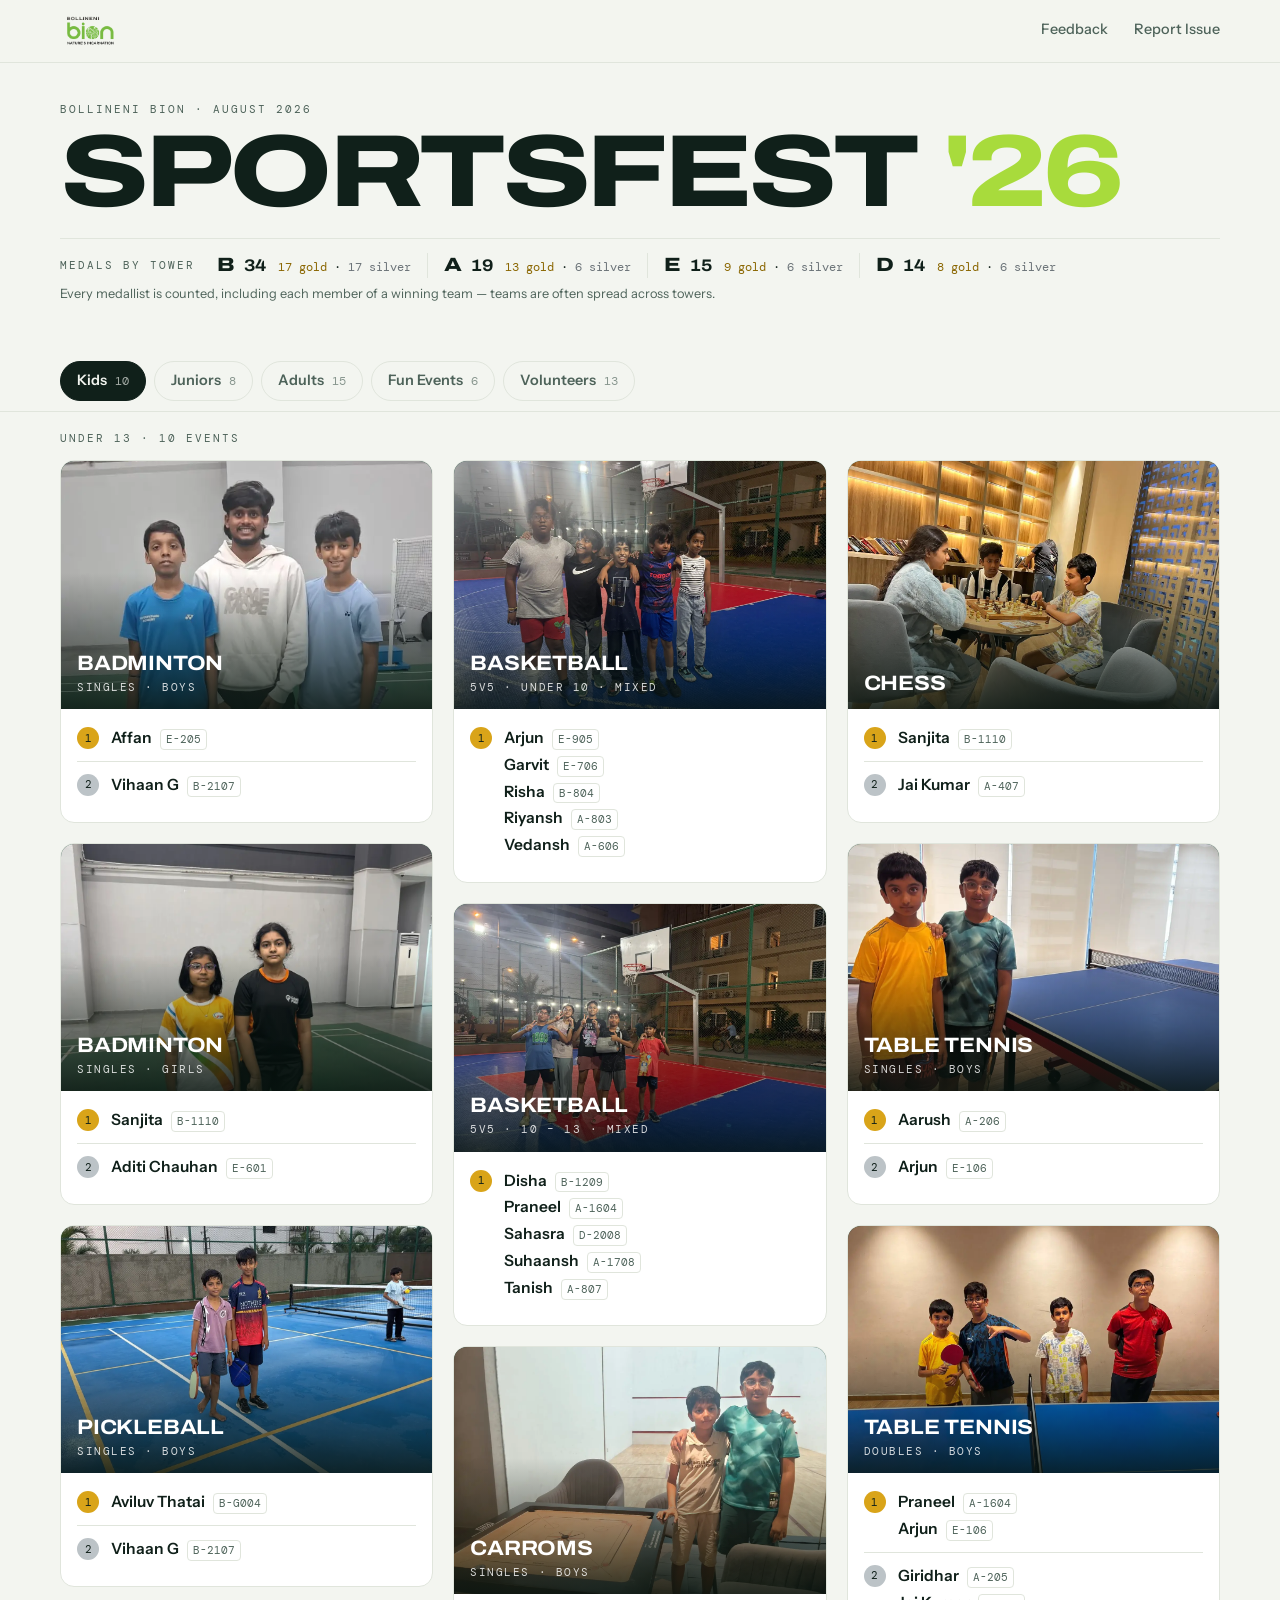
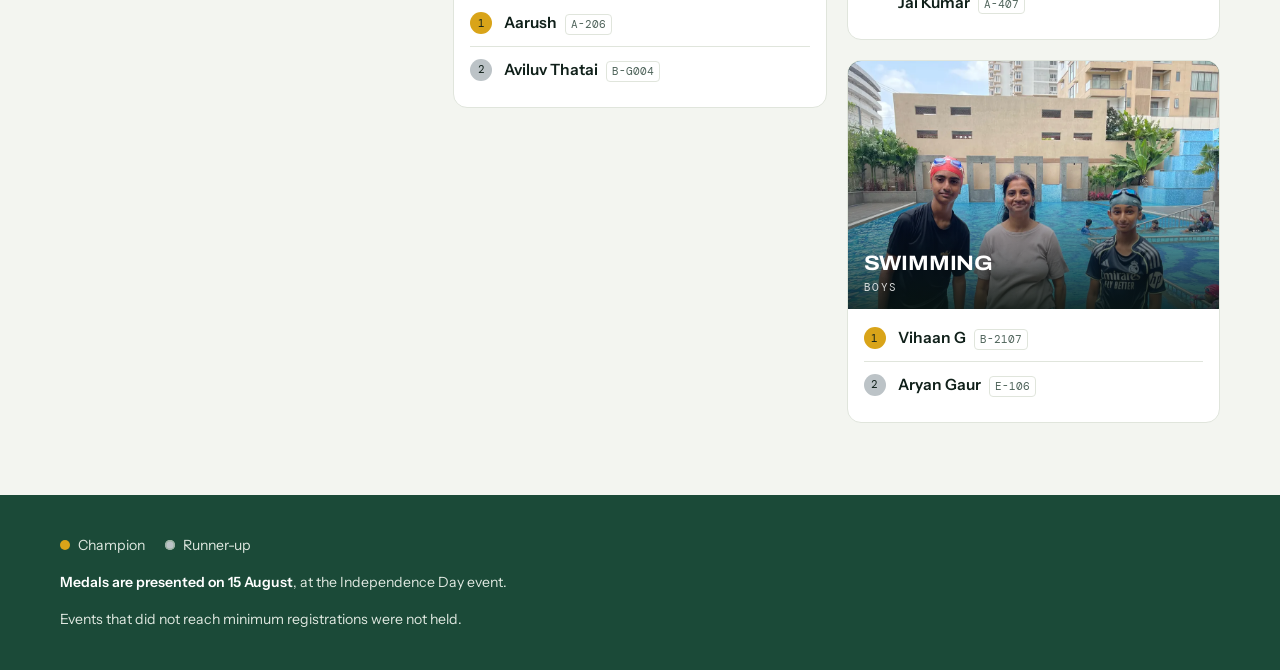
==== index.html @ 4f1690d3 "Fold volunteers into a tab, add Tennikoit and fun-event timings Volunteers move out of their own pag" ====
<!DOCTYPE html>
<html lang="en">
<head>
  <meta charset="UTF-8">
  <meta name="viewport" content="width=device-width, initial-scale=1.0">
  <title>BION SportsFest '26 · Results</title>
  <meta name="description" content="Champions and runners-up from every event at Bollineni Bion SportsFest '26.">
  <link rel="icon" href="bion-favicon.png">

  <!-- Open Graph / social sharing -->
  <meta property="og:type" content="website">
  <meta property="og:site_name" content="BION SportsFest '26">
  <meta property="og:title" content="BION SportsFest '26 · Results">
  <meta property="og:description" content="Champions and runners-up from every event at Bollineni Bion SportsFest '26.">
  <meta property="og:image" content="https://bion-community.pages.dev/og-image.png">
  <meta property="og:image:width" content="1200">
  <meta property="og:image:height" content="630">
  <meta property="og:url" content="https://bion-community.pages.dev/">
  <meta name="twitter:card" content="summary_large_image">
  <meta name="twitter:title" content="BION SportsFest '26 · Results">
  <meta name="twitter:description" content="Champions and runners-up from every event at Bollineni Bion SportsFest '26.">
  <meta name="twitter:image" content="https://bion-community.pages.dev/og-image.png">

  <link rel="preconnect" href="https://fonts.googleapis.com">
  <link rel="preconnect" href="https://fonts.gstatic.com" crossorigin>
  <link rel="stylesheet" href="https://fonts.googleapis.com/css2?family=Archivo:wdth,wght@75..125,400..800&family=DM+Mono:wght@400;500&family=Instrument+Sans:wght@400;500;600&display=swap">
  <link rel="stylesheet" href="css/sportsfest.css">
</head>
<body>

  <header class="masthead">
    <div class="wrap">
      <a href="index.html" aria-label="Bollineni Bion, home"><img src="bion-logo.png" alt="Bollineni Bion"></a>
      <!-- Home, Past Events and Volunteers stay out of the nav — the logo is
           the way home, volunteers are a tab. -->
      <nav>
        <a href="https://tally.so/r/XxAorO" target="_blank" rel="noopener">Feedback</a>
        <a href="https://wa.me/917259509827?text=Hi%2C%20I%27d%20like%20to%20report%20an%20issue%20with%20the%20SportsFest%20%2726%20site." target="_blank" rel="noopener">Report Issue</a>
      </nav>
    </div>
  </header>

  <main>
    <section class="hero wrap">
      <p class="eyebrow">Bollineni Bion · August 2026</p>
      <h1>SportsFest <i>'26</i></h1>
      <div class="tally" id="tally"></div>
    </section>

    <nav class="tabs" aria-label="Age categories">
      <div class="wrap" id="tabs" role="tablist"></div>
    </nav>

    <div class="wrap">
      <div class="panel-head" id="panel-head"></div>
      <div class="grid" id="grid" role="tabpanel"></div>
    </div>
  </main>

  <footer class="foot">
    <div class="wrap">
      <p class="legend">
        <span><i class="pip"></i> Champion</span>
        <span><i class="pip silver"></i> Runner-up</span>
      </p>
      <p><strong>Medals are presented on 15 August</strong>, at the Independence Day event.</p>
      <p>Events that did not reach minimum registrations were not held.</p>
    </div>
  </footer>

  <script src="js/sportsfest.js"></script>
</body>
</html>
---- css/sportsfest.css ----
/* ===== BION SportsFest '26 =====
   Palette taken from the venue: court green, chalk line, BION lime.
   The medal dot is the one repeated mark — tally, results, legend. */

:root {
  --ink: #10201a;
  --ink-2: #4e635a;
  --paper: #f3f5f0;
  --card: #ffffff;
  --court: #1b4a38;
  --lime: #a8db3c;
  --line: #e0e5dc;

  /* Lime is the brand accent only. Medals are metal. */
  --gold: #d9a419;
  --gold-ink: #8a6600;
  --silver: #bcc3c7;
  --silver-ink: #6b7378;

  --display: 'Archivo', system-ui, sans-serif;
  --body: 'Instrument Sans', system-ui, sans-serif;
  --mono: 'DM Mono', ui-monospace, monospace;

  --wrap: 1200px;
  --radius: 14px;
}

* { box-sizing: border-box; margin: 0; padding: 0; }

html { scroll-behavior: smooth; }

body {
  background: var(--paper);
  color: var(--ink);
  font-family: var(--body);
  line-height: 1.5;
  -webkit-font-smoothing: antialiased;
  min-height: 100dvh;
  display: flex;
  flex-direction: column;
}

main { flex: 1; }

a { color: inherit; }

:focus-visible {
  outline: 2px solid var(--court);
  outline-offset: 3px;
  border-radius: 4px;
}

.wrap {
  max-width: var(--wrap);
  margin: 0 auto;
  padding: 0 20px;
}

.eyebrow {
  font-family: var(--mono);
  font-size: 0.7rem;
  letter-spacing: 0.18em;
  text-transform: uppercase;
  color: var(--ink-2);
}

/* ===== Masthead ===== */
.masthead {
  position: sticky;
  top: 0;
  z-index: 50;
  background: rgba(243, 245, 240, 0.88);
  backdrop-filter: saturate(1.4) blur(10px);
  border-bottom: 1px solid var(--line);
}

.masthead .wrap {
  display: flex;
  align-items: center;
  gap: 24px;
  height: 62px;
}

.masthead img { height: 30px; width: auto; display: block; }

.masthead nav {
  margin-left: auto;
  display: flex;
  gap: 26px;
  font-size: 0.9rem;
  font-weight: 500;
}

.masthead nav a {
  text-decoration: none;
  color: var(--ink-2);
  padding: 4px 0;
  border-bottom: 2px solid transparent;
}

.masthead nav a:hover { color: var(--ink); }
.masthead nav a[aria-current='page'] {
  color: var(--ink);
  border-bottom-color: var(--lime);
}

/* ===== Hero ===== */
/* Longhand only — .hero is also a .wrap, and shorthand would wipe its side padding. */
.hero { padding-top: 38px; padding-bottom: 24px; }

.hero h1 {
  font-family: var(--display);
  font-variation-settings: 'wdth' 125, 'wght' 800;
  font-size: clamp(2.4rem, 8.5vw, 6.4rem);
  line-height: 0.86;
  letter-spacing: -0.04em;
  text-transform: uppercase;
  margin: 10px 0 0;
}

.hero h1 i { font-style: normal; color: var(--lime); }

.hero .lede {
  margin-top: 12px;
  max-width: 52ch;
  font-size: 1rem;
  color: var(--ink-2);
}

/* ===== Medals by tower — one row, no pile of pips ===== */
.tally {
  margin-top: 22px;
  border-top: 1px solid var(--line);
  padding-top: 14px;
  display: flex;
  align-items: center;
  gap: 8px 22px;
  flex-wrap: wrap;
}

.tally-rows { display: flex; flex-wrap: wrap; }

.tally-row {
  display: flex;
  align-items: baseline;
  gap: 9px;
  padding: 2px 16px;
  border-left: 1px solid var(--line);
}

.tally-row:first-child { border-left: 0; padding-left: 0; }

.tower {
  font-family: var(--display);
  font-variation-settings: 'wdth' 125, 'wght' 800;
  font-size: 1.2rem;
  line-height: 1;
}

.tally-total {
  font-family: var(--display);
  font-variation-settings: 'wdth' 112, 'wght' 700;
  font-size: 1.05rem;
  line-height: 1;
}

/* .tally is a flex row — full basis puts the note on its own line below. */
.tally-note {
  flex-basis: 100%;
  margin-top: -2px;
  font-size: 0.8rem;
  color: var(--ink-2);
}

.tally-count { font-family: var(--mono); font-size: 0.75rem; white-space: nowrap; margin-left: 3px; }
.tally-count .g { color: var(--gold-ink); }
.tally-count .s { color: var(--silver-ink); }

.pip { width: 10px; height: 10px; border-radius: 50%; background: var(--gold); }
.pip.silver { background: var(--silver); }

/* ===== Tabs ===== */
.tabs {
  position: sticky;
  top: 62px;
  z-index: 40;
  background: var(--paper);
  border-bottom: 1px solid var(--line);
  margin-top: 24px;
}

.tabs .wrap {
  display: flex;
  gap: 8px;
  overflow-x: auto;
  scrollbar-width: none;
  padding-top: 10px;
  padding-bottom: 10px;
}

.tabs .wrap::-webkit-scrollbar { display: none; }

.tab {
  flex: none;
  display: inline-flex;
  align-items: baseline;
  gap: 8px;
  border: 1px solid var(--line);
  background: transparent;
  border-radius: 999px;
  padding: 8px 16px;
  font: inherit;
  font-weight: 600;
  font-size: 0.9rem;
  color: var(--ink-2);
  cursor: pointer;
  transition: background 0.15s, color 0.15s, border-color 0.15s;
}

.tab:hover { border-color: var(--ink-2); color: var(--ink); }

.tab[aria-selected='true'] {
  background: var(--ink);
  border-color: var(--ink);
  color: var(--paper);
}

.tab b {
  font-family: var(--mono);
  font-weight: 400;
  font-size: 0.72rem;
  opacity: 0.65;
}

/* ===== Panel ===== */
.panel-head { padding: 18px 0 14px; }
.panel-note { margin-top: 10px; max-width: 64ch; color: var(--ink-2); font-size: 0.92rem; }

/* When / where for a category that has not been played yet. */
.fixture {
  display: grid;
  grid-template-columns: repeat(auto-fit, minmax(210px, 1fr));
  gap: 10px;
  margin-top: 12px;
}

.fixture > div {
  display: flex;
  align-items: center;
  gap: 11px;
  padding: 12px 16px;
  background: var(--card);
  border: 1px solid var(--line);
  border-radius: 10px;
}

.fixture svg { width: 19px; height: 19px; flex: none; color: var(--court); }

.fixture .k {
  font-family: var(--mono);
  font-size: 0.62rem;
  letter-spacing: 0.16em;
  text-transform: uppercase;
  color: var(--ink-2);
}

.fixture .v { font-weight: 600; font-size: 0.95rem; line-height: 1.3; }

/* Cards vary in height (team events list five names, some have no photo yet),
   so columns rather than grid rows — no holes to fill. */
.grid {
  columns: 3 295px;
  column-gap: 20px;
  padding-bottom: 72px;
}

/* ===== Event card ===== */
.card {
  background: var(--card);
  border: 1px solid var(--line);
  border-radius: var(--radius);
  overflow: hidden;
  break-inside: avoid;
  margin-bottom: 20px;
  transition: transform 0.2s, box-shadow 0.2s;
}

.card:hover {
  transform: translateY(-3px);
  box-shadow: 0 10px 30px rgba(16, 32, 26, 0.1);
}

.plate {
  position: relative;
  background: var(--court);
  overflow: hidden;
  color: #fff;
}

/* Photos are a mix of 16:9, 4:3 and portrait. 3:2 crops all three least,
   and the crop is biased upward because faces sit above centre. */
.plate--photo { aspect-ratio: 3 / 2; }

.plate img {
  width: 100%;
  height: 100%;
  object-fit: cover;
  object-position: 50% 30%;
  display: block;
  transition: transform 0.5s ease;
}

.card:hover .plate img { transform: scale(1.04); }

.plate--photo::after {
  content: '';
  position: absolute;
  inset: 45% 0 0;
  background: linear-gradient(180deg, transparent, rgba(8, 20, 15, 0.85));
  pointer-events: none;
}

/* Events still waiting on a photo get a plain court-green band, not a gap. */
.plate--blank { padding: 26px 16px 18px; }

.plate--photo .plate-label {
  position: absolute;
  left: 16px;
  right: 16px;
  bottom: 14px;
  z-index: 1;
}

.plate-label h3 {
  font-family: var(--display);
  font-variation-settings: 'wdth' 112, 'wght' 700;
  font-size: 1.3rem;
  line-height: 1.1;
  text-transform: uppercase;
  letter-spacing: -0.01em;
}

.plate-label p {
  font-family: var(--mono);
  font-size: 0.68rem;
  letter-spacing: 0.14em;
  text-transform: uppercase;
  opacity: 0.82;
  margin-top: 4px;
}

/* Fun events run in slots, so each card carries its own hour. */
.plate-label .when { color: var(--lime); opacity: 1; }

.results { list-style: none; padding: 6px 16px 14px; }

.result {
  display: grid;
  grid-template-columns: 22px 1fr;
  gap: 12px;
  padding: 11px 0;
  align-items: start;
}

.result + .result { border-top: 1px solid var(--line); }

.medal {
  width: 22px;
  height: 22px;
  border-radius: 50%;
  display: grid;
  place-items: center;
  font-family: var(--mono);
  font-size: 0.7rem;
  background: var(--gold);
  color: var(--ink);
  margin-top: 1px;
}

.medal.silver { background: var(--silver); }

.player {
  display: flex;
  align-items: baseline;
  gap: 8px;
  flex-wrap: wrap;
}

.player + .player { margin-top: 3px; }

.player span { font-weight: 600; font-size: 0.97rem; }

.flat {
  font-style: normal;
  font-family: var(--mono);
  font-size: 0.7rem;
  color: var(--ink-2);
  border: 1px solid var(--line);
  border-radius: 4px;
  padding: 1px 5px;
}

/* ===== Past events ===== */
.past-list { display: grid; gap: 16px; padding-bottom: 72px; max-width: 640px; }

.past-item {
  display: block;
  text-decoration: none;
  background: var(--card);
  border: 1px solid var(--line);
  border-radius: var(--radius);
  padding: 24px;
  transition: transform 0.2s, box-shadow 0.2s, border-color 0.2s;
}

.past-item:hover {
  transform: translateY(-3px);
  border-color: var(--ink-2);
  box-shadow: 0 10px 30px rgba(16, 32, 26, 0.1);
}

.past-item h3 {
  font-family: var(--display);
  font-variation-settings: 'wdth' 118, 'wght' 700;
  font-size: 1.5rem;
  text-transform: uppercase;
  letter-spacing: -0.02em;
  margin: 10px 0 6px;
}

.past-item p { color: var(--ink-2); font-size: 0.95rem; }

.past-item .go {
  display: inline-block;
  margin-top: 14px;
  font-weight: 600;
  font-size: 0.9rem;
  border-bottom: 2px solid var(--lime);
  padding-bottom: 2px;
}

/* ===== Volunteers ===== */
.vol-section { padding-bottom: 34px; }
.vol-section:last-child { padding-bottom: 72px; }

.vol-grid {
  display: grid;
  grid-template-columns: repeat(auto-fill, minmax(280px, 1fr));
  gap: 14px;
  margin-top: 12px;
  padding-bottom: 72px;
}

.vol {
  display: flex;
  align-items: center;
  gap: 14px;
  background: var(--card);
  border: 1px solid var(--line);
  border-radius: var(--radius);
  padding: 16px 18px;
}

/* The two planners carry the whole fest — a lime edge, not a bigger card. */
.vol--lead { border-left: 3px solid var(--lime); }

.avatar {
  flex: none;
  width: 44px;
  height: 44px;
  border-radius: 50%;
  display: grid;
  place-items: center;
  background: var(--court);
  color: #fff;
  font-family: var(--mono);
  font-size: 0.8rem;
  letter-spacing: 0.04em;
}

img.avatar { object-fit: cover; }

.vol h3 {
  font-size: 1rem;
  font-weight: 600;
  display: flex;
  align-items: baseline;
  gap: 8px;
  flex-wrap: wrap;
}

.vol-sports { display: flex; gap: 6px; flex-wrap: wrap; margin-top: 7px; }

.chip {
  font-family: var(--mono);
  font-size: 0.66rem;
  letter-spacing: 0.1em;
  text-transform: uppercase;
  color: var(--ink-2);
  background: var(--paper);
  border: 1px solid var(--line);
  border-radius: 999px;
  padding: 3px 9px;
}

/* ===== Footer ===== */
.foot {
  background: var(--court);
  color: #dfe8e0;
  padding: 40px 0;
  font-size: 0.88rem;
}

.foot .wrap { display: grid; gap: 16px; }
.foot strong { color: #fff; font-weight: 600; }

.legend { display: flex; gap: 20px; flex-wrap: wrap; align-items: center; }
.legend span { display: inline-flex; align-items: center; gap: 8px; }
.legend .pip.silver { box-shadow: inset 0 0 0 1.5px #9db3a4; }

/* ===== Motion ===== */
@keyframes rise {
  from { opacity: 0; transform: translateY(14px); }
  to { opacity: 1; transform: none; }
}

.card, .past-item { animation: rise 0.5s cubic-bezier(0.2, 0.7, 0.3, 1) backwards; }

@media (prefers-reduced-motion: reduce) {
  html { scroll-behavior: auto; }
  *, *::before, *::after {
    animation-duration: 0.001ms !important;
    animation-delay: 0ms !important;
    transition-duration: 0.001ms !important;
  }
}

@media (max-width: 560px) {
  .masthead .wrap { gap: 12px; }
  .masthead nav { gap: 16px; font-size: 0.85rem; }
  .hero { padding-top: 28px; padding-bottom: 20px; }
  /* SPORTSFEST cannot break, so drop the width axis rather than overflow. */
  .hero h1 { font-size: clamp(2.4rem, 13vw, 4rem); font-variation-settings: 'wdth' 100, 'wght' 800; }
  /* Four towers wrap raggedly in a flex row. Grid to 2x2, dropping to one
     column below ~380px where two cells no longer fit. */
  .tally-rows {
    display: grid;
    grid-template-columns: repeat(auto-fit, minmax(210px, 1fr));
    gap: 8px 14px;
    width: 100%;
  }
  .tally-row { padding: 0; border-left: 0; }
}
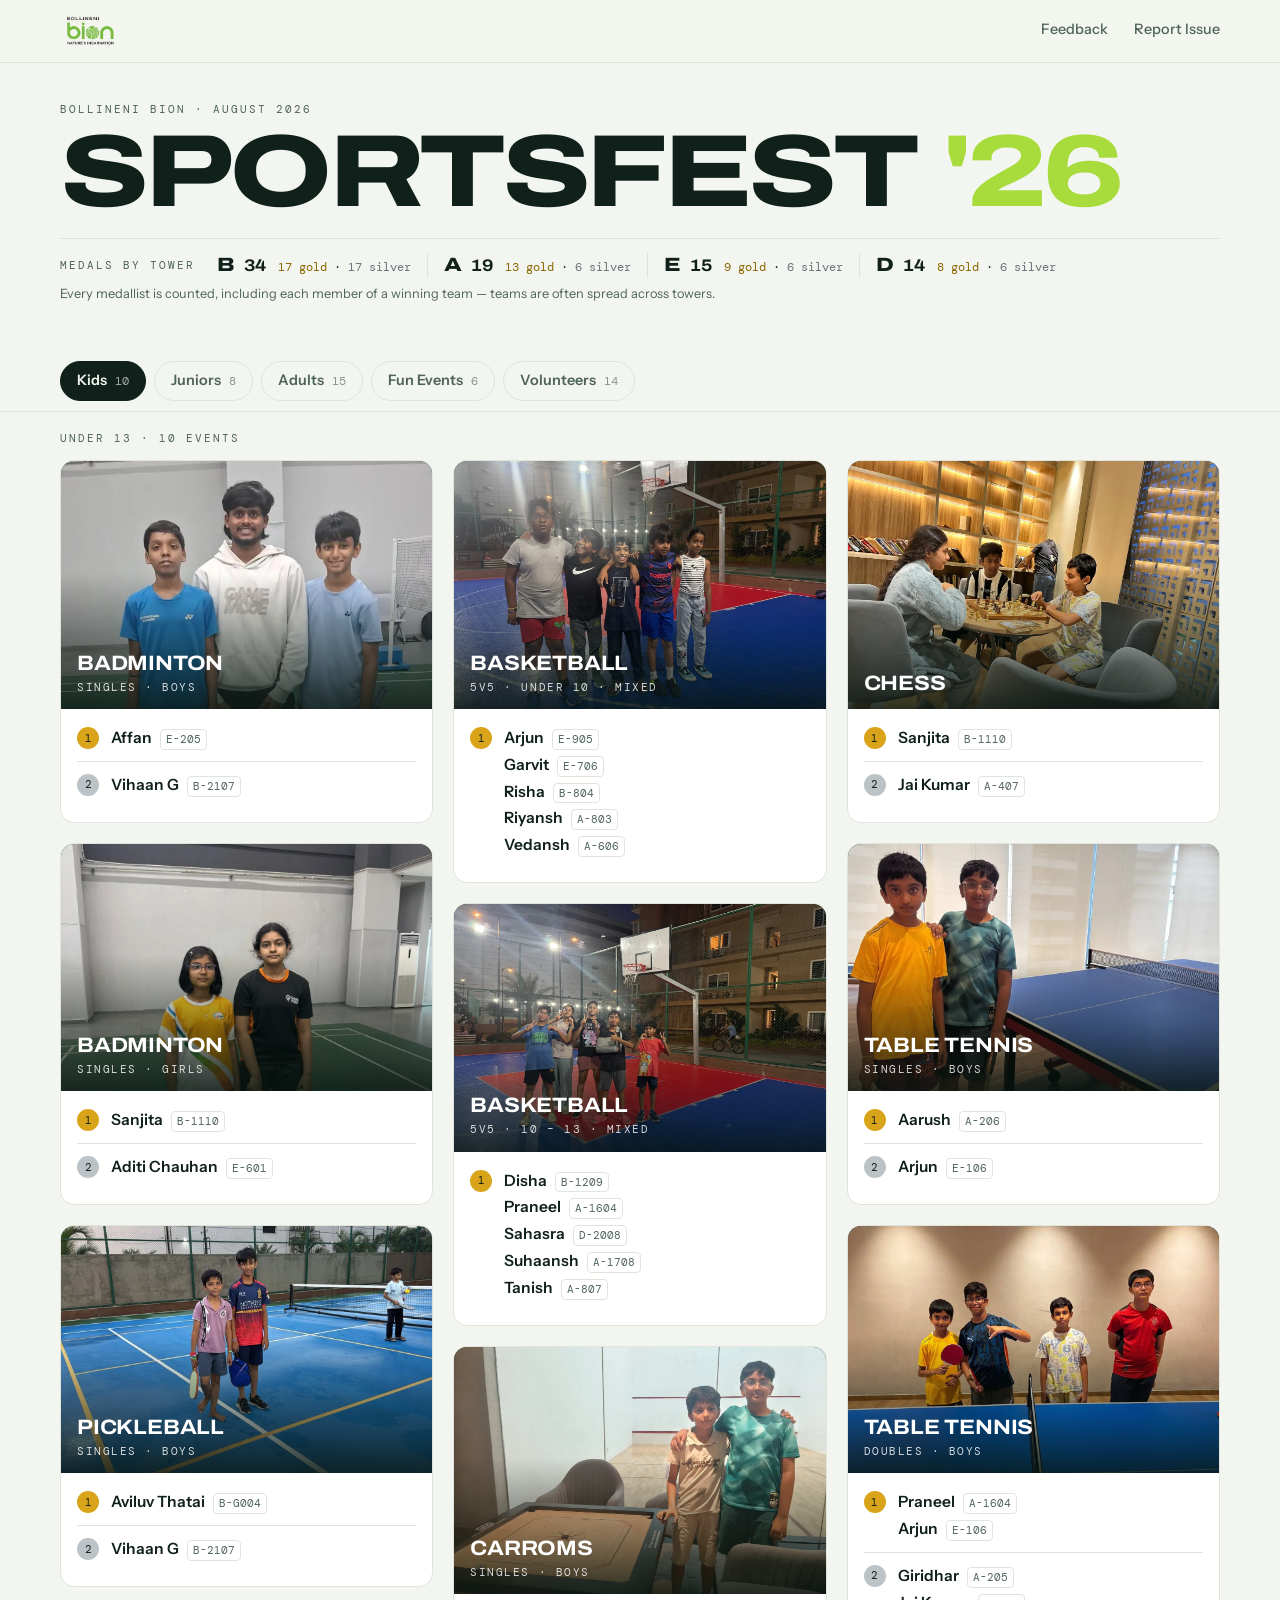
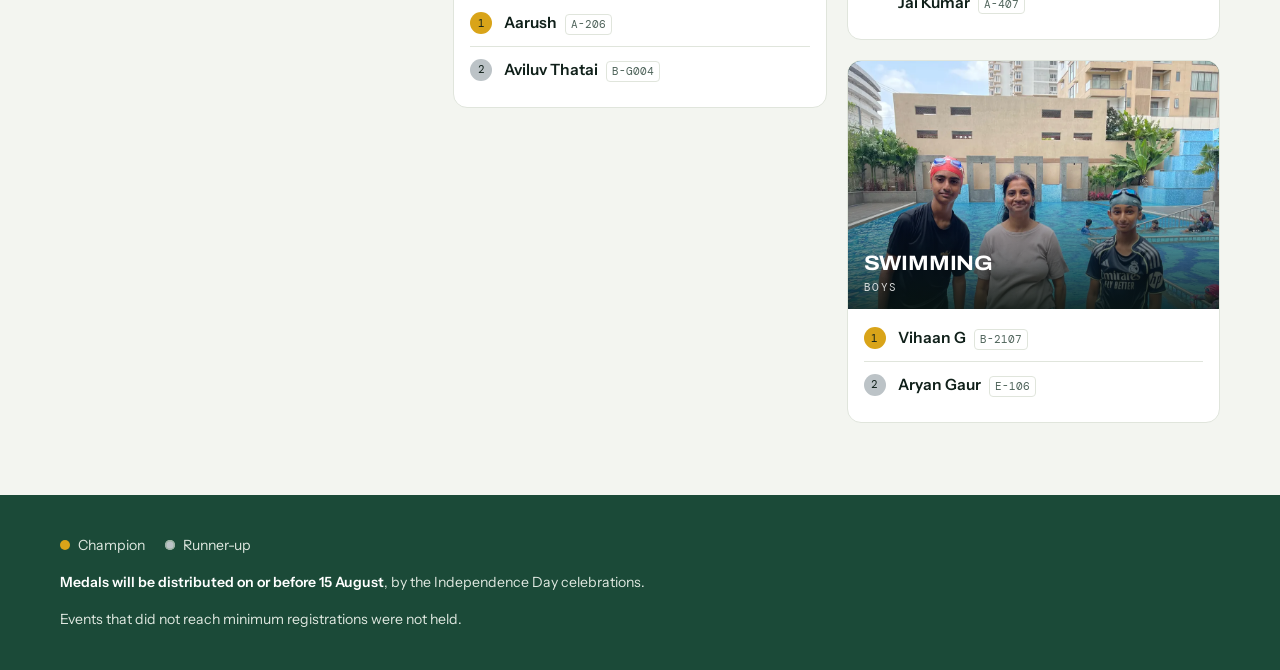
==== commit 29f446ab: "Add Jashwanth and Saagarika photos, refresh Ramyadeepthi's Saagarika's entry had a photo path promis" ====
--- a/index.html
+++ b/index.html
@@ -63,7 +63,7 @@
         <span><i class="pip"></i> Champion</span>
         <span><i class="pip silver"></i> Runner-up</span>
       </p>
-      <p><strong>Medals are presented on 15 August</strong>, at the Independence Day event.</p>
+      <p><strong>Medals will be distributed on or before 15 August</strong>, by the Independence Day celebrations.</p>
       <p>Events that did not reach minimum registrations were not held.</p>
     </div>
   </footer>
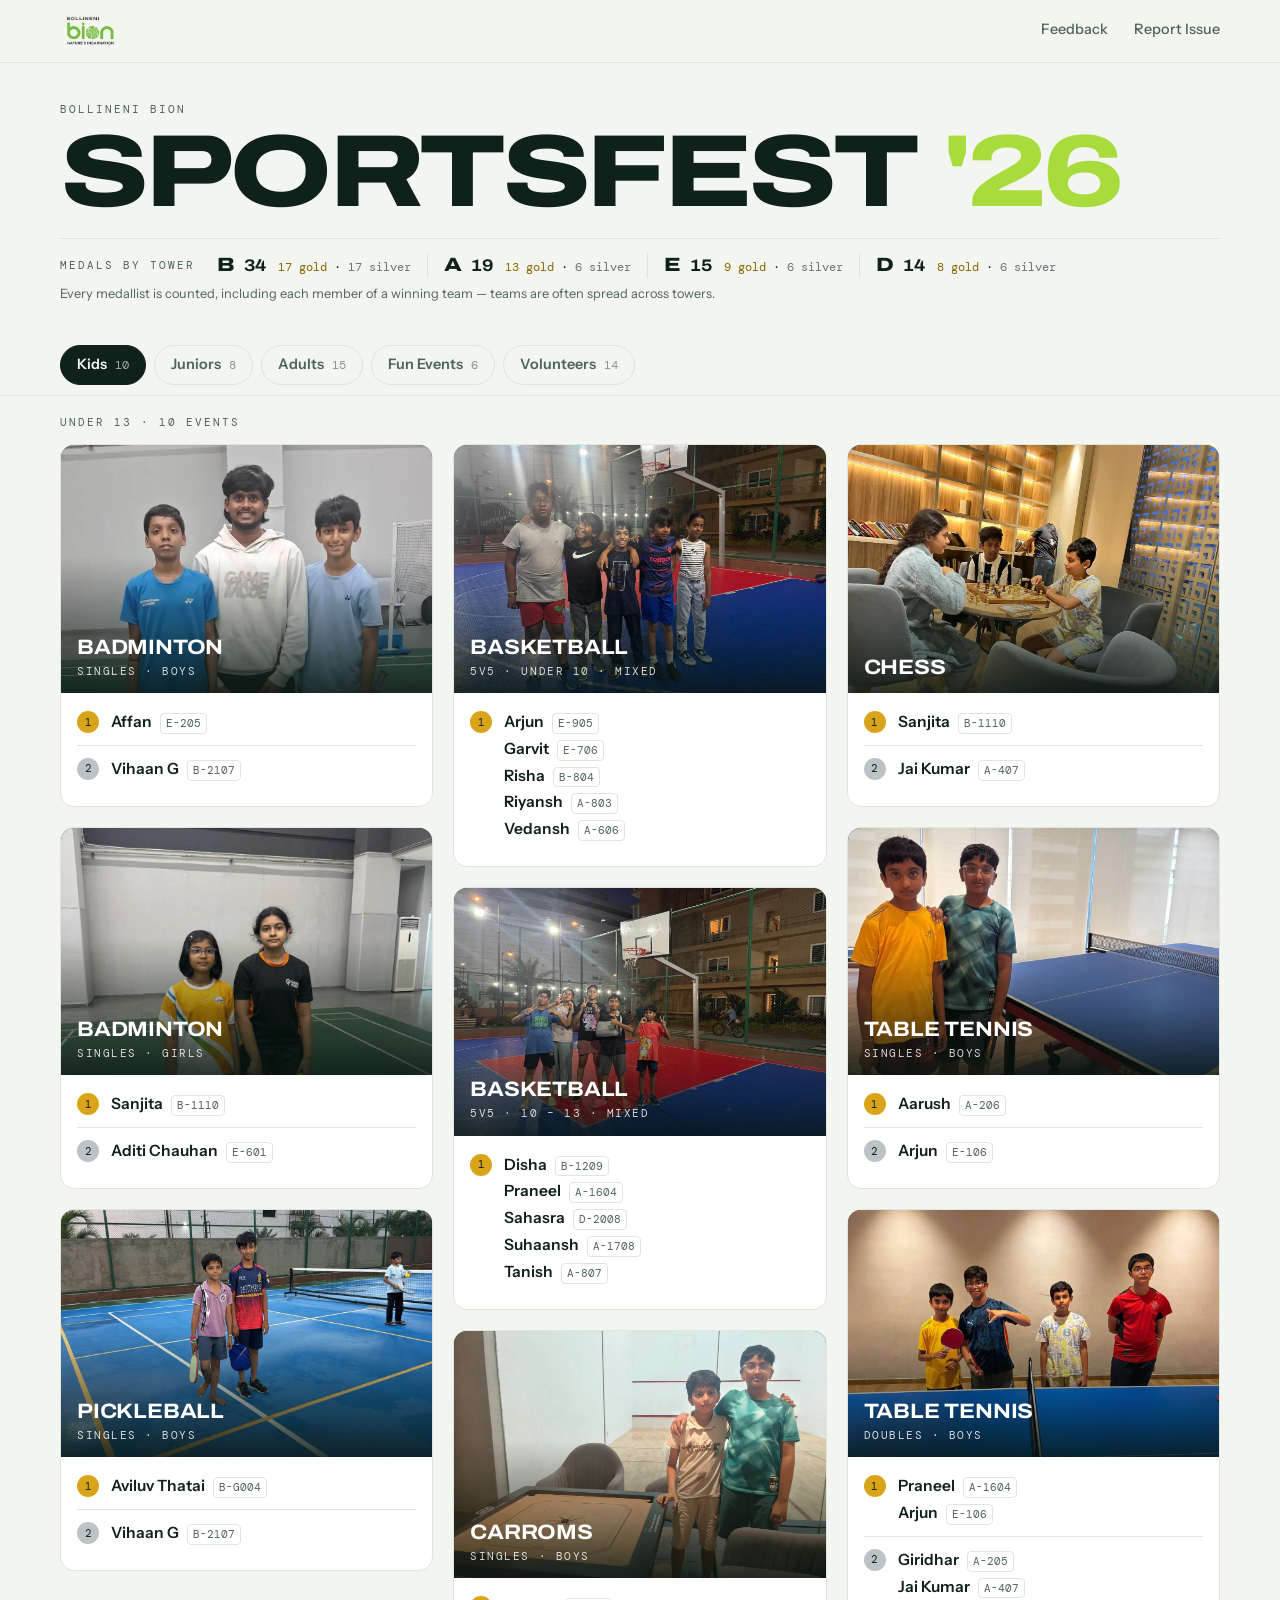
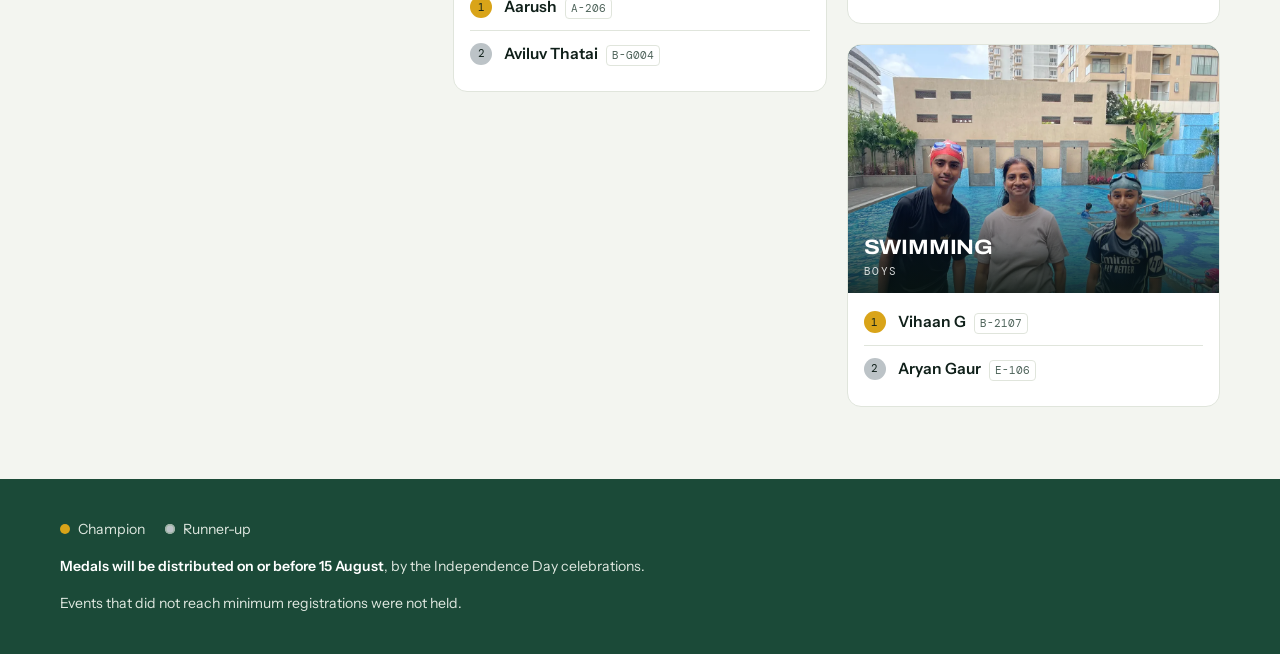
==== commit 0661a8e8: "Tighten hero: 8px tabs margin, drop date from eyebrow Co-Authored-By: Claude Opus 5 (1M context) <no" ====
--- a/index.html
+++ b/index.html
@@ -3,21 +3,21 @@
 <head>
   <meta charset="UTF-8">
   <meta name="viewport" content="width=device-width, initial-scale=1.0">
-  <title>BION SportsFest '26 · Results</title>
+  <title>BION SportsFest '26</title>
   <meta name="description" content="Champions and runners-up from every event at Bollineni Bion SportsFest '26.">
   <link rel="icon" href="bion-favicon.png">
 
   <!-- Open Graph / social sharing -->
   <meta property="og:type" content="website">
   <meta property="og:site_name" content="BION SportsFest '26">
-  <meta property="og:title" content="BION SportsFest '26 · Results">
+  <meta property="og:title" content="BION SportsFest '26">
   <meta property="og:description" content="Champions and runners-up from every event at Bollineni Bion SportsFest '26.">
   <meta property="og:image" content="https://bion-community.pages.dev/og-image.png">
   <meta property="og:image:width" content="1200">
   <meta property="og:image:height" content="630">
   <meta property="og:url" content="https://bion-community.pages.dev/">
   <meta name="twitter:card" content="summary_large_image">
-  <meta name="twitter:title" content="BION SportsFest '26 · Results">
+  <meta name="twitter:title" content="BION SportsFest '26">
   <meta name="twitter:description" content="Champions and runners-up from every event at Bollineni Bion SportsFest '26.">
   <meta name="twitter:image" content="https://bion-community.pages.dev/og-image.png">
 
@@ -42,7 +42,7 @@
 
   <main>
     <section class="hero wrap">
-      <p class="eyebrow">Bollineni Bion · August 2026</p>
+      <p class="eyebrow">Bollineni Bion</p>
       <h1>SportsFest <i>'26</i></h1>
       <div class="tally" id="tally"></div>
     </section>
--- a/css/sportsfest.css
+++ b/css/sportsfest.css
@@ -186,7 +186,7 @@
   z-index: 40;
   background: var(--paper);
   border-bottom: 1px solid var(--line);
-  margin-top: 24px;
+  margin-top: 8px;
 }
 
 .tabs .wrap {
@@ -539,8 +539,13 @@
   .masthead .wrap { gap: 12px; }
   .masthead nav { gap: 16px; font-size: 0.85rem; }
   .hero { padding-top: 28px; padding-bottom: 20px; }
-  /* SPORTSFEST cannot break, so drop the width axis rather than overflow. */
-  .hero h1 { font-size: clamp(2.4rem, 13vw, 4rem); font-variation-settings: 'wdth' 100, 'wght' 800; }
+  /* One line, always: drop the width axis and size off the viewport so
+     SPORTSFEST '26 fits down to a 320px screen. */
+  .hero h1 {
+    font-size: clamp(1.9rem, 10.5vw, 4rem);
+    font-variation-settings: 'wdth' 100, 'wght' 800;
+    white-space: nowrap;
+  }
   /* Four towers wrap raggedly in a flex row. Grid to 2x2, dropping to one
      column below ~380px where two cells no longer fit. */
   .tally-rows {
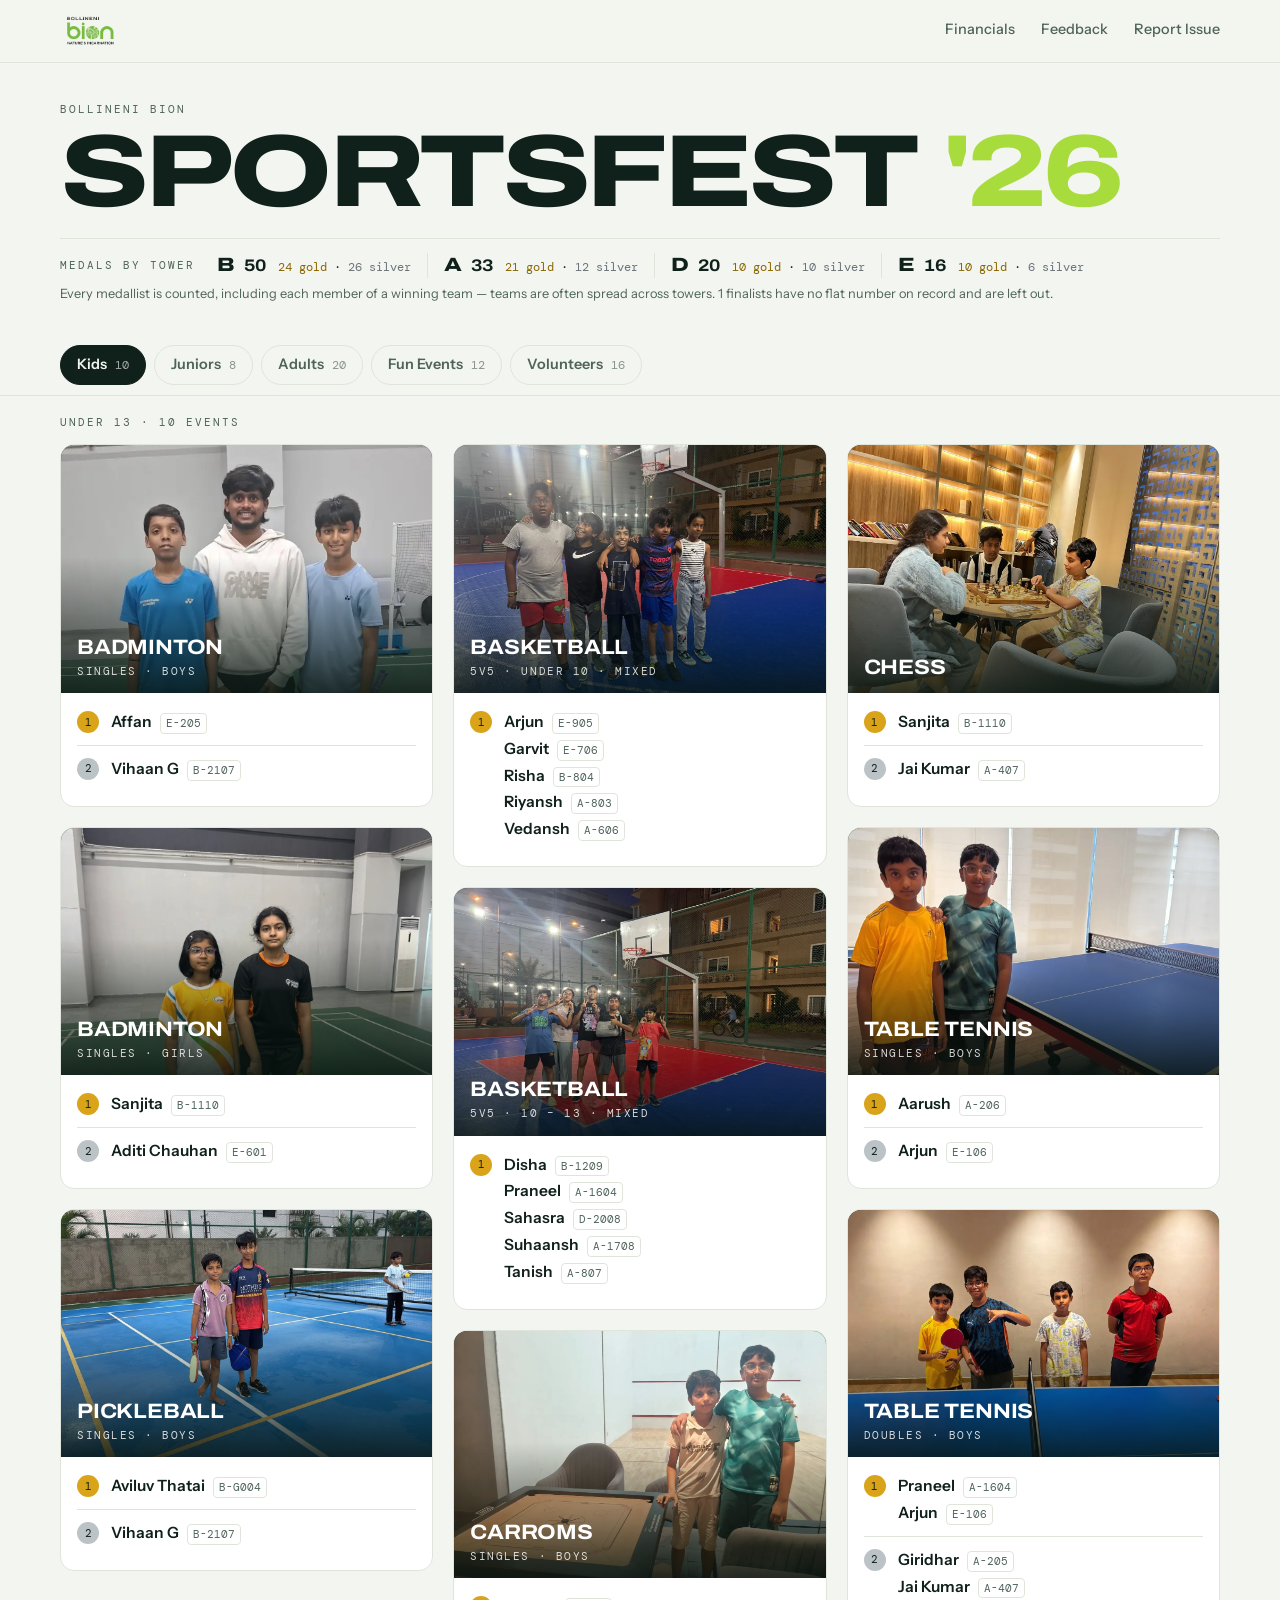
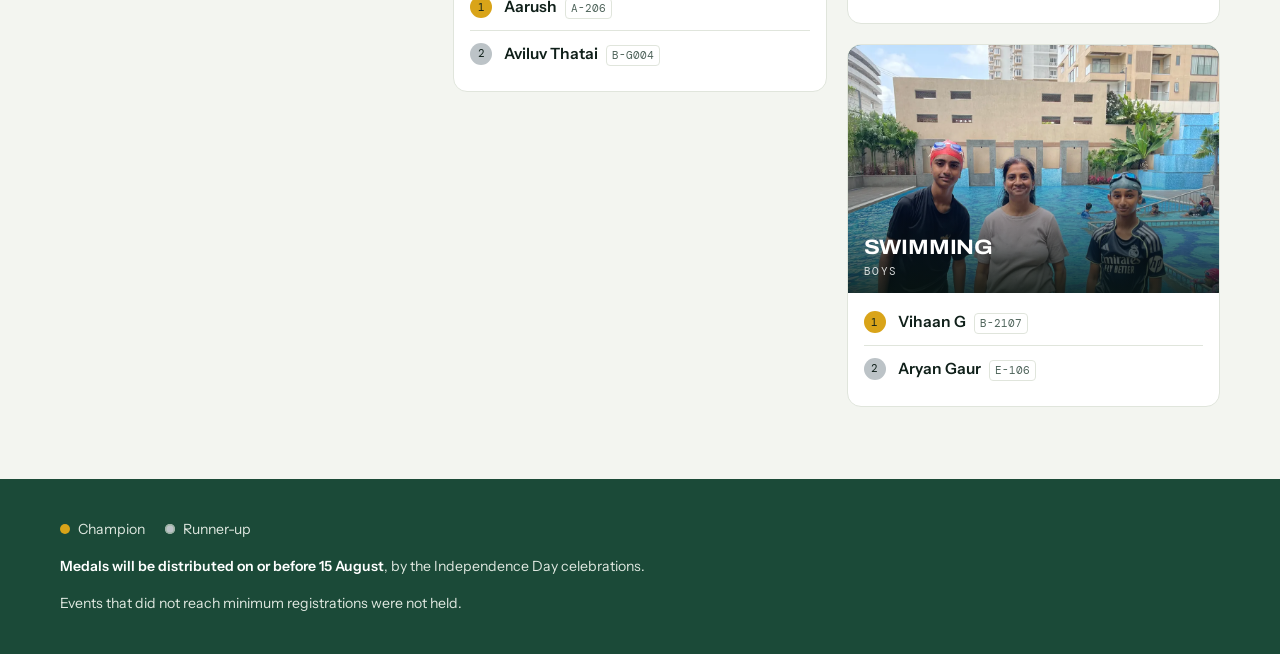
==== commit d25317b1: "Add SportsFest financials page" ====
--- a/index.html
+++ b/index.html
@@ -34,6 +34,7 @@
       <!-- Home, Past Events and Volunteers stay out of the nav — the logo is
            the way home, volunteers are a tab. -->
       <nav>
+        <a href="financials.html">Financials</a>
         <a href="https://tally.so/r/XxAorO" target="_blank" rel="noopener">Feedback</a>
         <a href="https://wa.me/917259509827?text=Hi%2C%20I%27d%20like%20to%20report%20an%20issue%20with%20the%20SportsFest%20%2726%20site." target="_blank" rel="noopener">Report Issue</a>
       </nav>
--- a/css/sportsfest.css
+++ b/css/sportsfest.css
@@ -438,6 +438,242 @@
   border-bottom: 2px solid var(--lime);
   padding-bottom: 2px;
 }
+
+/* ===== Financials ===== */
+.hero--financial h1 { font-size: clamp(2.5rem, 8vw, 5.8rem); }
+
+.finance-page { padding-bottom: 76px; }
+
+.finance-section { margin-top: 58px; }
+
+.section-heading {
+  display: flex;
+  align-items: end;
+  justify-content: space-between;
+  gap: 24px;
+  margin-bottom: 18px;
+}
+
+.section-heading h2,
+.adjustment h2 {
+  font-family: var(--display);
+  font-variation-settings: 'wdth' 115, 'wght' 750;
+  font-size: clamp(1.55rem, 3vw, 2.15rem);
+  line-height: 1;
+  letter-spacing: -0.025em;
+  text-transform: uppercase;
+  margin-top: 7px;
+}
+
+.section-heading > p {
+  max-width: 48ch;
+  color: var(--ink-2);
+  font-size: 0.9rem;
+}
+
+.finance-totals {
+  display: grid;
+  grid-template-columns: repeat(3, minmax(0, 1fr));
+  gap: 14px;
+}
+
+.total-card {
+  min-height: 172px;
+  display: flex;
+  flex-direction: column;
+  background: var(--card);
+  border: 1px solid var(--line);
+  border-radius: var(--radius);
+  padding: 20px;
+}
+
+.total-card--grand {
+  background: var(--court);
+  border-color: var(--court);
+  color: #fff;
+}
+
+.total-card p {
+  font-family: var(--mono);
+  font-size: 0.68rem;
+  letter-spacing: 0.13em;
+  text-transform: uppercase;
+  color: var(--ink-2);
+}
+
+.total-card--grand p,
+.total-card--grand span { color: #dfe8e0; }
+
+.total-card strong {
+  display: block;
+  margin: 15px 0 12px;
+  font-family: var(--display);
+  font-variation-settings: 'wdth' 110, 'wght' 800;
+  font-size: clamp(2rem, 4vw, 3rem);
+  line-height: 0.95;
+  letter-spacing: -0.035em;
+}
+
+.total-card--grand strong { color: var(--lime); }
+
+.total-card span {
+  margin-top: auto;
+  color: var(--ink-2);
+  font-size: 0.82rem;
+  line-height: 1.35;
+}
+
+.finance-table-wrap {
+  overflow-x: auto;
+  background: var(--card);
+  border: 1px solid var(--line);
+  border-radius: var(--radius);
+}
+
+.finance-table {
+  width: 100%;
+  border-collapse: collapse;
+  font-size: 0.9rem;
+}
+
+.finance-table th {
+  background: #e9ede5;
+  color: var(--ink-2);
+  font-family: var(--mono);
+  font-size: 0.65rem;
+  font-weight: 500;
+  letter-spacing: 0.1em;
+  text-align: left;
+  text-transform: uppercase;
+}
+
+.finance-table th,
+.finance-table td { padding: 14px 16px; vertical-align: top; }
+
+.finance-table tbody tr + tr td { border-top: 1px solid var(--line); }
+.finance-table td:first-child { font-weight: 600; }
+.finance-table .money { font-family: var(--mono); font-weight: 500; white-space: nowrap; }
+
+.adjusted-row { box-shadow: inset 3px 0 var(--lime); }
+
+.adjusted-tag {
+  display: inline-block;
+  margin-left: 6px;
+  border-radius: 999px;
+  padding: 2px 7px;
+  background: var(--lime);
+  color: var(--ink);
+  font-family: var(--mono);
+  font-size: 0.58rem;
+  font-weight: 500;
+  letter-spacing: 0.08em;
+  text-transform: uppercase;
+  vertical-align: 1px;
+}
+
+.sponsor {
+  display: inline-block;
+  border-radius: 999px;
+  padding: 3px 9px;
+  background: var(--paper);
+  border: 1px solid var(--line);
+  font-size: 0.76rem;
+  white-space: nowrap;
+}
+
+.sponsor--team { background: #e8f4ce; border-color: #cfe59e; }
+
+.finance-table .subtotal-row td {
+  background: #f7f8f5;
+  color: var(--ink-2);
+  font-size: 0.8rem;
+  font-weight: 500;
+}
+
+.adjustment {
+  display: grid;
+  grid-template-columns: auto 1fr;
+  gap: 24px;
+  align-items: center;
+  margin-top: 28px;
+  padding: 24px;
+  background: var(--court);
+  color: #fff;
+  border-radius: var(--radius);
+}
+
+.adjustment .eyebrow { color: var(--lime); }
+.adjustment h2 { margin-bottom: 12px; }
+.adjustment p:last-child { max-width: 78ch; color: #dfe8e0; }
+.adjustment strong { color: #fff; }
+
+.adjustment-mark {
+  width: 82px;
+  height: 82px;
+  display: grid;
+  place-items: center;
+  border-radius: 50%;
+  background: var(--lime);
+  color: var(--ink);
+  font-family: var(--display);
+  font-variation-settings: 'wdth' 110, 'wght' 800;
+  font-size: 1.75rem;
+  letter-spacing: -0.04em;
+}
+
+.bill-grid {
+  display: grid;
+  grid-template-columns: repeat(3, minmax(0, 1fr));
+  gap: 18px;
+}
+
+.bill-card {
+  overflow: hidden;
+  background: var(--card);
+  border: 1px solid var(--line);
+  border-radius: var(--radius);
+}
+
+.bill-card > a {
+  display: block;
+  aspect-ratio: 16 / 9;
+  overflow: hidden;
+  background: #e6e8e2;
+}
+
+.bill-card img {
+  display: block;
+  width: 100%;
+  height: 100%;
+  object-fit: cover;
+  transition: transform 0.25s ease;
+}
+
+.bill-card a:hover img { transform: scale(1.025); }
+
+.bill-card figcaption { padding: 18px; }
+
+.bill-card h3 {
+  margin: 8px 0 6px;
+  font-family: var(--display);
+  font-variation-settings: 'wdth' 112, 'wght' 700;
+  font-size: 1.25rem;
+  line-height: 1.1;
+  text-transform: uppercase;
+}
+
+.bill-card figcaption > p:last-child { color: var(--ink-2); font-size: 0.86rem; }
+
+.unbilled-note {
+  margin-top: 18px;
+  padding: 15px 18px;
+  border-left: 3px solid var(--lime);
+  background: var(--card);
+  color: var(--ink-2);
+  font-size: 0.9rem;
+}
+
+.unbilled-note strong { color: var(--ink); }
 
 /* ===== Volunteers ===== */
 .vol-section { padding-bottom: 34px; }
@@ -536,8 +772,17 @@
 }
 
 @media (max-width: 560px) {
-  .masthead .wrap { gap: 12px; }
-  .masthead nav { gap: 16px; font-size: 0.85rem; }
+  .masthead .wrap { gap: 8px; }
+  .masthead img { height: 24px; }
+  .masthead nav {
+    min-width: 0;
+    gap: 12px;
+    overflow-x: auto;
+    scrollbar-width: none;
+    white-space: nowrap;
+    font-size: 0.76rem;
+  }
+  .masthead nav::-webkit-scrollbar { display: none; }
   .hero { padding-top: 28px; padding-bottom: 20px; }
   /* One line, always: drop the width axis and size off the viewport so
      SPORTSFEST '26 fits down to a 320px screen. */
@@ -546,6 +791,7 @@
     font-variation-settings: 'wdth' 100, 'wght' 800;
     white-space: nowrap;
   }
+  .hero--financial h1 { font-size: clamp(1.9rem, 8vw, 3rem); }
   /* Four towers wrap raggedly in a flex row. Grid to 2x2, dropping to one
      column below ~380px where two cells no longer fit. */
   .tally-rows {
@@ -556,3 +802,66 @@
   }
   .tally-row { padding: 0; border-left: 0; }
 }
+
+@media (max-width: 820px) {
+  .finance-totals { grid-template-columns: 1fr; }
+  .total-card { min-height: 150px; }
+  .bill-grid { grid-template-columns: 1fr; }
+  .section-heading { align-items: start; flex-direction: column; gap: 8px; }
+}
+
+@media (max-width: 700px) {
+  .finance-page { padding-bottom: 54px; }
+  .finance-section { margin-top: 44px; }
+
+  .finance-table-wrap { overflow: visible; border: 0; background: transparent; }
+  .finance-table,
+  .finance-table tbody { display: block; }
+  .finance-table thead {
+    position: absolute;
+    width: 1px;
+    height: 1px;
+    padding: 0;
+    margin: -1px;
+    overflow: hidden;
+    clip: rect(0, 0, 0, 0);
+    white-space: nowrap;
+    border: 0;
+  }
+  .finance-table tr {
+    display: grid;
+    grid-template-columns: 1fr auto;
+    gap: 10px 18px;
+    margin-bottom: 12px;
+    padding: 16px;
+    background: var(--card);
+    border: 1px solid var(--line);
+    border-radius: 10px;
+  }
+  .finance-table th,
+  .finance-table td { padding: 0; }
+  .finance-table tbody tr + tr td { border-top: 0; }
+  .finance-table td { display: grid; gap: 3px; }
+  .finance-table td::before {
+    content: attr(data-label);
+    color: var(--ink-2);
+    font-family: var(--mono);
+    font-size: 0.58rem;
+    font-weight: 400;
+    letter-spacing: 0.1em;
+    text-transform: uppercase;
+  }
+  .finance-table td:first-child,
+  .finance-table td:nth-child(2),
+  .finance-table td:nth-child(4),
+  .finance-table td:nth-child(5) { grid-column: 1 / -1; }
+  .finance-table .money { grid-column: 2; grid-row: 1; align-self: start; }
+  .finance-table .subtotal-row td { background: transparent; }
+  .finance-table .subtotal-row td:first-child { grid-column: 1; }
+  .finance-table .subtotal-row td:nth-child(2) { grid-column: 2; grid-row: 1; }
+  .finance-table .subtotal-row td:nth-child(3) { grid-column: 1 / -1; }
+  .adjusted-row { box-shadow: inset 3px 0 var(--lime); }
+
+  .adjustment { grid-template-columns: 1fr; gap: 18px; padding: 20px; }
+  .adjustment-mark { width: 68px; height: 68px; font-size: 1.5rem; }
+}
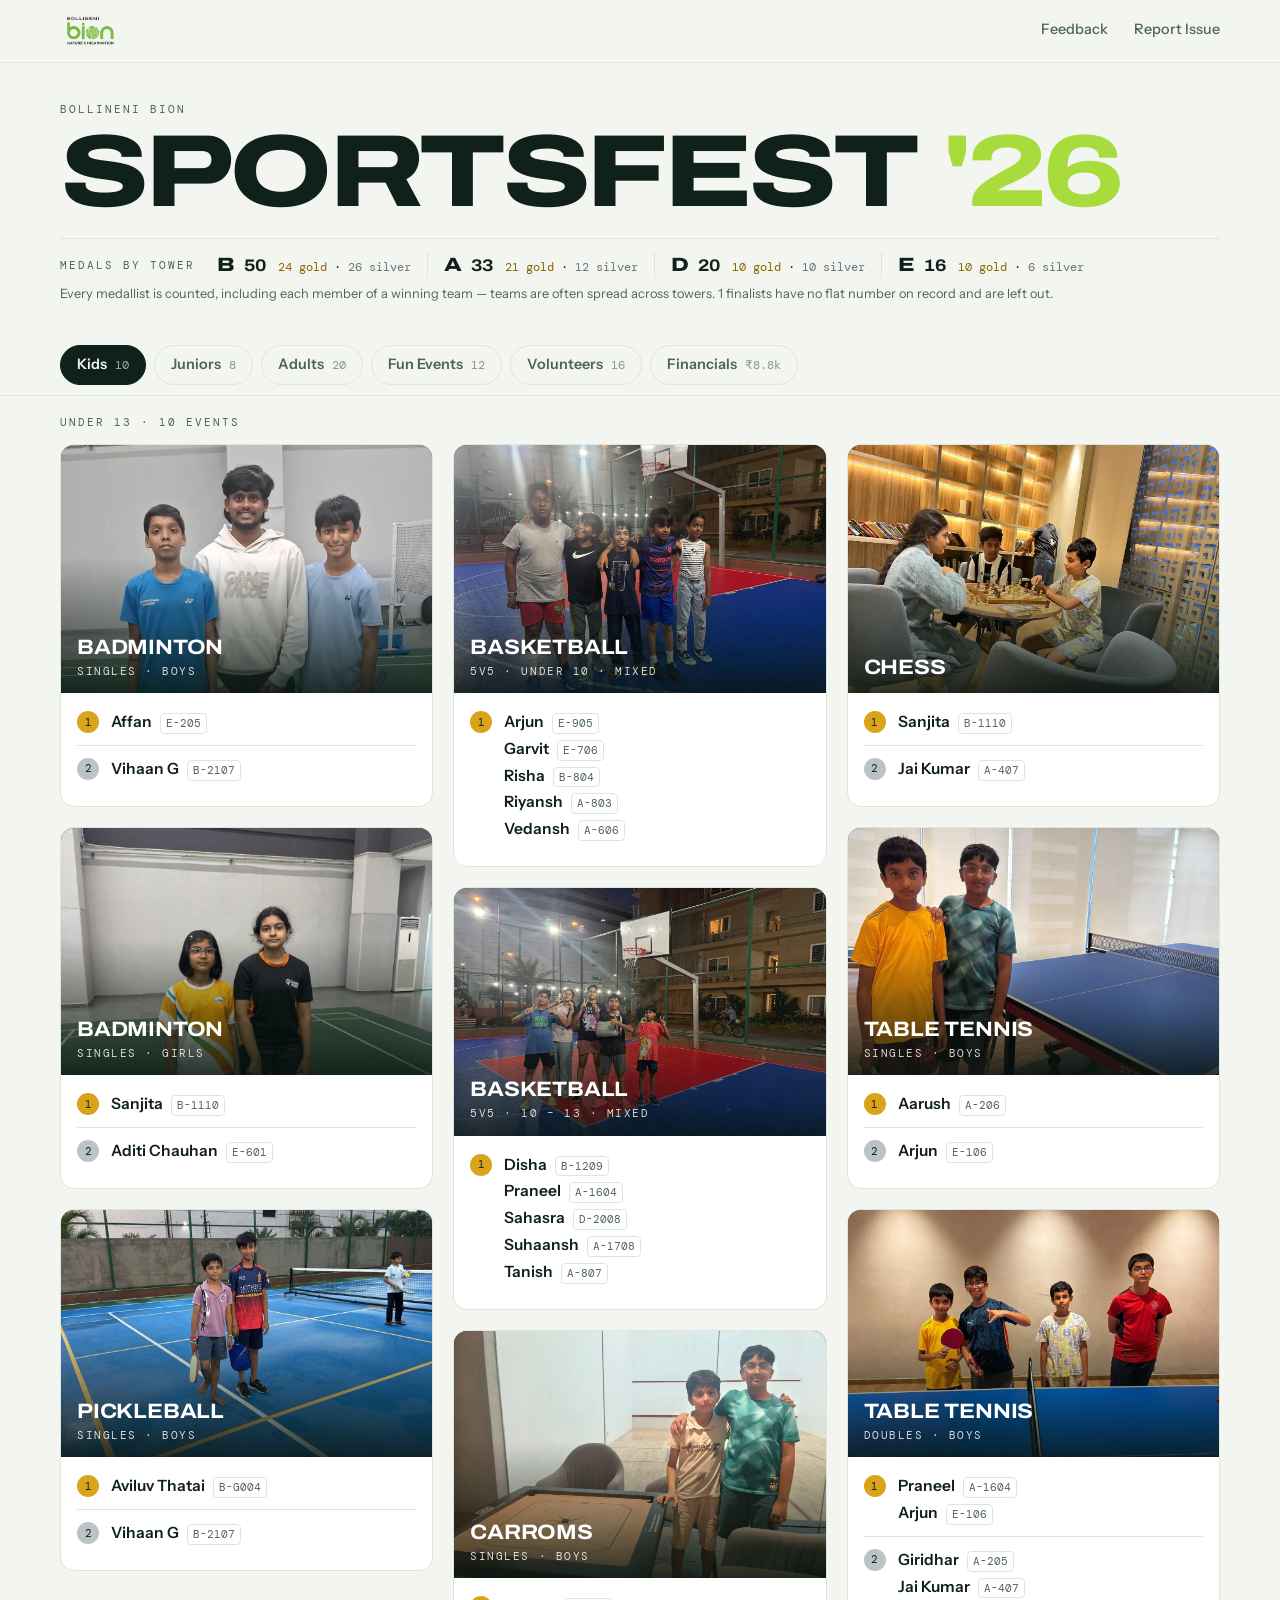
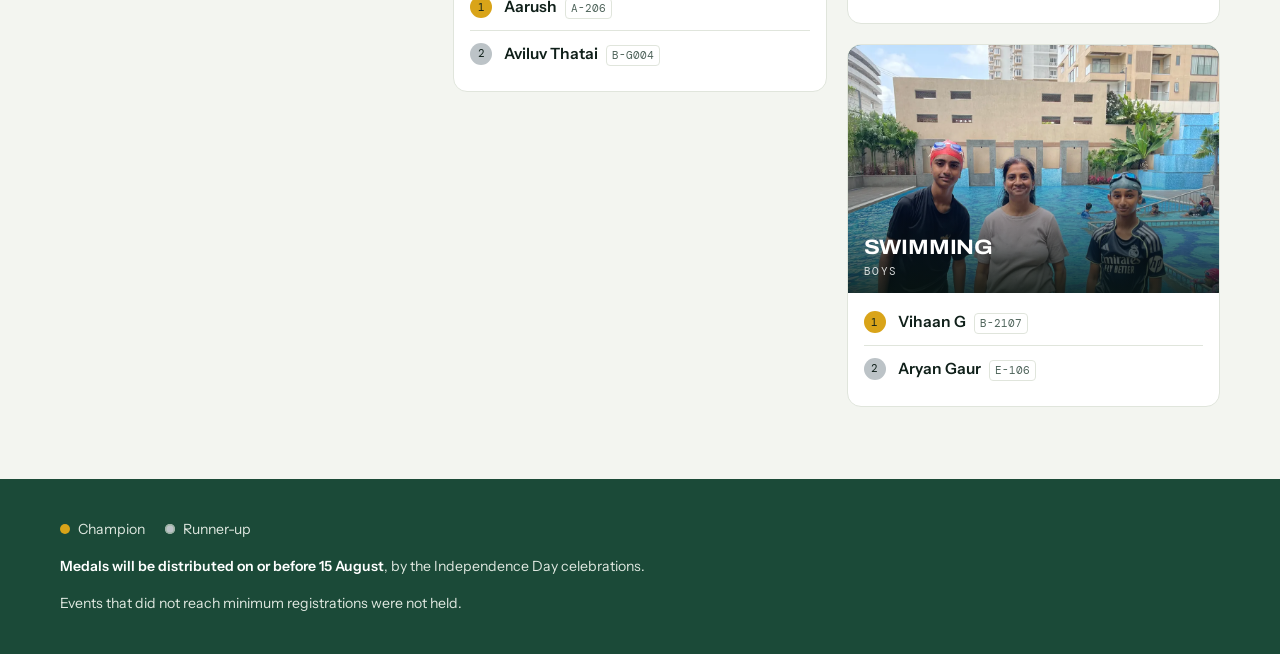
==== commit a73e9e88: "Integrate financials into main tabs" ====
--- a/index.html
+++ b/index.html
@@ -34,7 +34,6 @@
       <!-- Home, Past Events and Volunteers stay out of the nav — the logo is
            the way home, volunteers are a tab. -->
       <nav>
-        <a href="financials.html">Financials</a>
         <a href="https://tally.so/r/XxAorO" target="_blank" rel="noopener">Feedback</a>
         <a href="https://wa.me/917259509827?text=Hi%2C%20I%27d%20like%20to%20report%20an%20issue%20with%20the%20SportsFest%20%2726%20site." target="_blank" rel="noopener">Report Issue</a>
       </nav>
@@ -57,6 +56,173 @@
       <div class="grid" id="grid" role="tabpanel"></div>
     </div>
   </main>
+
+  <template id="financials-panel">
+    <section aria-labelledby="summary-title">
+      <div class="section-heading">
+        <div>
+          <p class="eyebrow">At a glance</p>
+          <h2 id="summary-title">Sponsor summary</h2>
+        </div>
+        <p>Amounts shown are the actual event-use costs, including the shuttle adjustment noted below.</p>
+      </div>
+
+      <div class="finance-totals">
+        <article class="total-card total-card--grand">
+          <p>Grand total</p>
+          <strong>₹8,788.75</strong>
+          <span>All considered event expenses</span>
+        </article>
+        <article class="total-card">
+          <p>BION Management</p>
+          <strong>₹6,598.75</strong>
+          <span>Medals, sports items, carrom set and lemon &amp; spoon</span>
+        </article>
+        <article class="total-card">
+          <p>Badminton Team</p>
+          <strong>₹2,190.00</strong>
+          <span>Two shuttle tubes used for the event</span>
+        </article>
+      </div>
+    </section>
+
+    <section class="finance-section" aria-labelledby="expenses-title">
+      <div class="section-heading">
+        <div>
+          <p class="eyebrow">Cost ledger</p>
+          <h2 id="expenses-title">Expense details</h2>
+        </div>
+        <p>The considered amount is used for sponsor totals, even when a bill's full value differs.</p>
+      </div>
+
+      <div class="finance-table-wrap" role="region" aria-label="SportsFest expense breakdown" tabindex="0">
+        <table class="finance-table">
+          <thead>
+            <tr>
+              <th scope="col">Expense</th>
+              <th scope="col">Calculation</th>
+              <th scope="col">Considered</th>
+              <th scope="col">Sponsored by</th>
+              <th scope="col">Reference</th>
+            </tr>
+          </thead>
+          <tbody>
+            <tr>
+              <td data-label="Expense">Medals</td>
+              <td data-label="Calculation">130 × ₹34</td>
+              <td data-label="Considered" class="money">₹4,420.00</td>
+              <td data-label="Sponsored by"><span class="sponsor">BION Management</span></td>
+              <td data-label="Reference">Medals bill</td>
+            </tr>
+            <tr class="adjusted-row">
+              <td data-label="Expense">Yonex Mavis 350 shuttle tubes <span class="adjusted-tag">Adjusted</span></td>
+              <td data-label="Calculation">2 used × ₹1,095</td>
+              <td data-label="Considered" class="money">₹2,190.00</td>
+              <td data-label="Sponsored by"><span class="sponsor sponsor--team">Badminton Team</span></td>
+              <td data-label="Reference">Sachdev Sports bill</td>
+            </tr>
+            <tr>
+              <td data-label="Expense">Wilson Championship tennis balls</td>
+              <td data-label="Calculation">2 × ₹425</td>
+              <td data-label="Considered" class="money">₹850.00</td>
+              <td data-label="Sponsored by"><span class="sponsor">BION Management</span></td>
+              <td data-label="Reference">Sachdev Sports bill</td>
+            </tr>
+            <tr>
+              <td data-label="Expense">Tennikoit rings</td>
+              <td data-label="Calculation">Bill amount</td>
+              <td data-label="Considered" class="money">₹170.00</td>
+              <td data-label="Sponsored by"><span class="sponsor">BION Management</span></td>
+              <td data-label="Reference">Sachdev Sports bill</td>
+            </tr>
+            <tr>
+              <td data-label="Expense">Stag 1-star orange TT balls</td>
+              <td data-label="Calculation">Bill amount</td>
+              <td data-label="Considered" class="money">₹204.00</td>
+              <td data-label="Sponsored by"><span class="sponsor">BION Management</span></td>
+              <td data-label="Reference">Sachdev Sports bill</td>
+            </tr>
+            <tr>
+              <td data-label="Expense">Dunlop single-dot squash ball</td>
+              <td data-label="Calculation">Bill amount</td>
+              <td data-label="Considered" class="money">₹267.75</td>
+              <td data-label="Sponsored by"><span class="sponsor">BION Management</span></td>
+              <td data-label="Reference">Sachdev Sports bill</td>
+            </tr>
+            <tr class="subtotal-row">
+              <td data-label="Subtotal" colspan="2">Other Sachdev Sports items subtotal</td>
+              <td data-label="Considered" class="money">₹1,491.75</td>
+              <td data-label="Sponsored by">BION Management</td>
+              <td data-label="Reference">Excludes shuttle tubes</td>
+            </tr>
+            <tr>
+              <td data-label="Expense">Carrom coin, striker &amp; powder set</td>
+              <td data-label="Calculation">Invoice value</td>
+              <td data-label="Considered" class="money">₹192.00</td>
+              <td data-label="Sponsored by"><span class="sponsor">BION Management</span></td>
+              <td data-label="Reference">Zepto invoice</td>
+            </tr>
+            <tr>
+              <td data-label="Expense">Lemon &amp; spoon game</td>
+              <td data-label="Calculation">Reported expense</td>
+              <td data-label="Considered" class="money">₹495.00</td>
+              <td data-label="Sponsored by"><span class="sponsor">BION Management</span></td>
+              <td data-label="Reference">No bill uploaded</td>
+            </tr>
+          </tbody>
+        </table>
+      </div>
+
+      <p class="shuttle-note"><strong>Shuttle cost note:</strong> The bill lists 5 tubes × ₹1,095 = ₹5,475. Only 2 tubes were used for SportsFest, so ₹2,190 is counted; the remaining ₹3,285 is excluded.</p>
+    </section>
+
+    <section class="finance-section" aria-labelledby="bills-title">
+      <div class="section-heading">
+        <div>
+          <p class="eyebrow">Source documents</p>
+          <h2 id="bills-title">Bill references</h2>
+        </div>
+        <p>Previews are cropped to the relevant line items and totals.</p>
+      </div>
+
+      <div class="bill-grid">
+        <figure class="bill-card">
+          <a href="img/financials/sachdev-sports-items.webp" target="_blank" rel="noopener" aria-label="Open Sachdev Sports items bill preview">
+            <img src="img/financials/sachdev-sports-items.webp" alt="Sachdev Sports bill lines for shuttle tubes, tennis balls, tennikoit rings, table tennis balls and squash ball" loading="lazy" decoding="async">
+          </a>
+          <figcaption>
+            <p class="eyebrow">Sachdev Sports · 1 Aug 2026</p>
+            <h3>Sports items bill</h3>
+            <p>Bill S/20504/E4/08/26 · Billed total ₹6,967.00. The event statement applies the two-tube shuttle adjustment.</p>
+          </figcaption>
+        </figure>
+
+        <figure class="bill-card">
+          <a href="img/financials/medals-bill.webp" target="_blank" rel="noopener" aria-label="Open medals bill preview">
+            <img src="img/financials/medals-bill.webp" alt="Sachdev Sports bill line for 130 medals at 34 rupees each" loading="lazy" decoding="async">
+          </a>
+          <figcaption>
+            <p class="eyebrow">Sachdev Sports · 11 Aug 2026</p>
+            <h3>Medals bill</h3>
+            <p>Bill S/22031/E4/08/26 · 130 medals at ₹34 each, total ₹4,420.00.</p>
+          </figcaption>
+        </figure>
+
+        <figure class="bill-card">
+          <a href="img/financials/zepto-carrom-set.webp" target="_blank" rel="noopener" aria-label="Open Zepto carrom set invoice preview">
+            <img src="img/financials/zepto-carrom-set.webp" alt="Zepto invoice line for a carrom coin, striker and powder set totaling 192 rupees" loading="lazy" decoding="async">
+          </a>
+          <figcaption>
+            <p class="eyebrow">Zepto · 1 Aug 2026</p>
+            <h3>Carrom set invoice</h3>
+            <p>Invoice 260836G000194165 · Carrom coin, striker and powder set, total ₹192.00.</p>
+          </figcaption>
+        </figure>
+      </div>
+
+      <p class="unbilled-note"><strong>Unbilled item:</strong> ₹495 for the lemon &amp; spoon game is included as a reported event expense; no uploaded bill was provided for it.</p>
+    </section>
+  </template>
 
   <footer class="foot">
     <div class="wrap">
--- a/css/sportsfest.css
+++ b/css/sportsfest.css
@@ -440,9 +440,7 @@
 }
 
 /* ===== Financials ===== */
-.hero--financial h1 { font-size: clamp(2.5rem, 8vw, 5.8rem); }
-
-.finance-page { padding-bottom: 76px; }
+.finance-panel { padding: 4px 0 76px; }
 
 .finance-section { margin-top: 58px; }
 
@@ -454,8 +452,7 @@
   margin-bottom: 18px;
 }
 
-.section-heading h2,
-.adjustment h2 {
+.section-heading h2 {
   font-family: var(--display);
   font-variation-settings: 'wdth' 115, 'wght' 750;
   font-size: clamp(1.55rem, 3vw, 2.15rem);
@@ -590,36 +587,16 @@
   font-weight: 500;
 }
 
-.adjustment {
-  display: grid;
-  grid-template-columns: auto 1fr;
-  gap: 24px;
-  align-items: center;
-  margin-top: 28px;
-  padding: 24px;
-  background: var(--court);
-  color: #fff;
-  border-radius: var(--radius);
-}
-
-.adjustment .eyebrow { color: var(--lime); }
-.adjustment h2 { margin-bottom: 12px; }
-.adjustment p:last-child { max-width: 78ch; color: #dfe8e0; }
-.adjustment strong { color: #fff; }
-
-.adjustment-mark {
-  width: 82px;
-  height: 82px;
-  display: grid;
-  place-items: center;
-  border-radius: 50%;
-  background: var(--lime);
-  color: var(--ink);
-  font-family: var(--display);
-  font-variation-settings: 'wdth' 110, 'wght' 800;
-  font-size: 1.75rem;
-  letter-spacing: -0.04em;
-}
+.shuttle-note {
+  margin-top: 12px;
+  padding: 13px 16px;
+  border-left: 3px solid var(--lime);
+  background: var(--card);
+  color: var(--ink-2);
+  font-size: 0.86rem;
+}
+
+.shuttle-note strong { color: var(--ink); }
 
 .bill-grid {
   display: grid;
@@ -791,7 +768,6 @@
     font-variation-settings: 'wdth' 100, 'wght' 800;
     white-space: nowrap;
   }
-  .hero--financial h1 { font-size: clamp(1.9rem, 8vw, 3rem); }
   /* Four towers wrap raggedly in a flex row. Grid to 2x2, dropping to one
      column below ~380px where two cells no longer fit. */
   .tally-rows {
@@ -811,7 +787,7 @@
 }
 
 @media (max-width: 700px) {
-  .finance-page { padding-bottom: 54px; }
+  .finance-panel { padding-bottom: 54px; }
   .finance-section { margin-top: 44px; }
 
   .finance-table-wrap { overflow: visible; border: 0; background: transparent; }
@@ -862,6 +838,4 @@
   .finance-table .subtotal-row td:nth-child(3) { grid-column: 1 / -1; }
   .adjusted-row { box-shadow: inset 3px 0 var(--lime); }
 
-  .adjustment { grid-template-columns: 1fr; gap: 18px; padding: 20px; }
-  .adjustment-mark { width: 68px; height: 68px; font-size: 1.5rem; }
-}
+}
